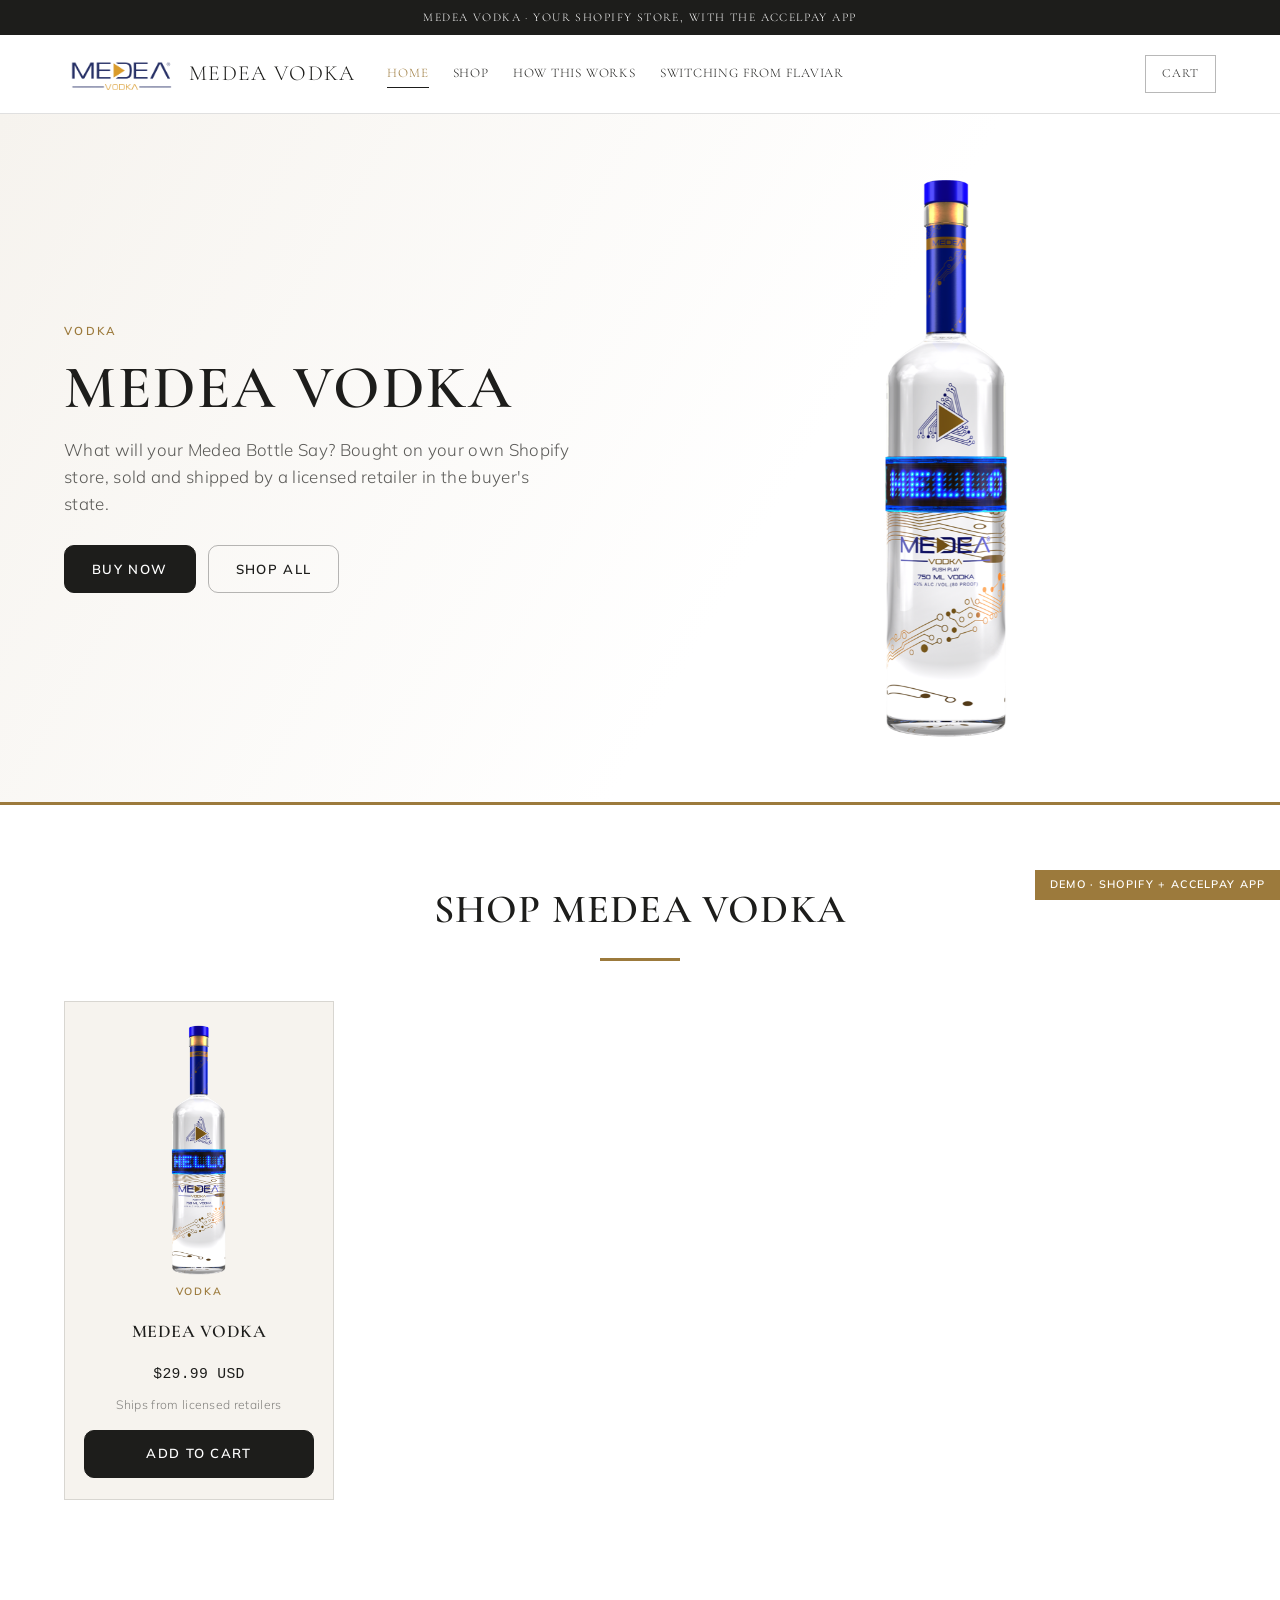
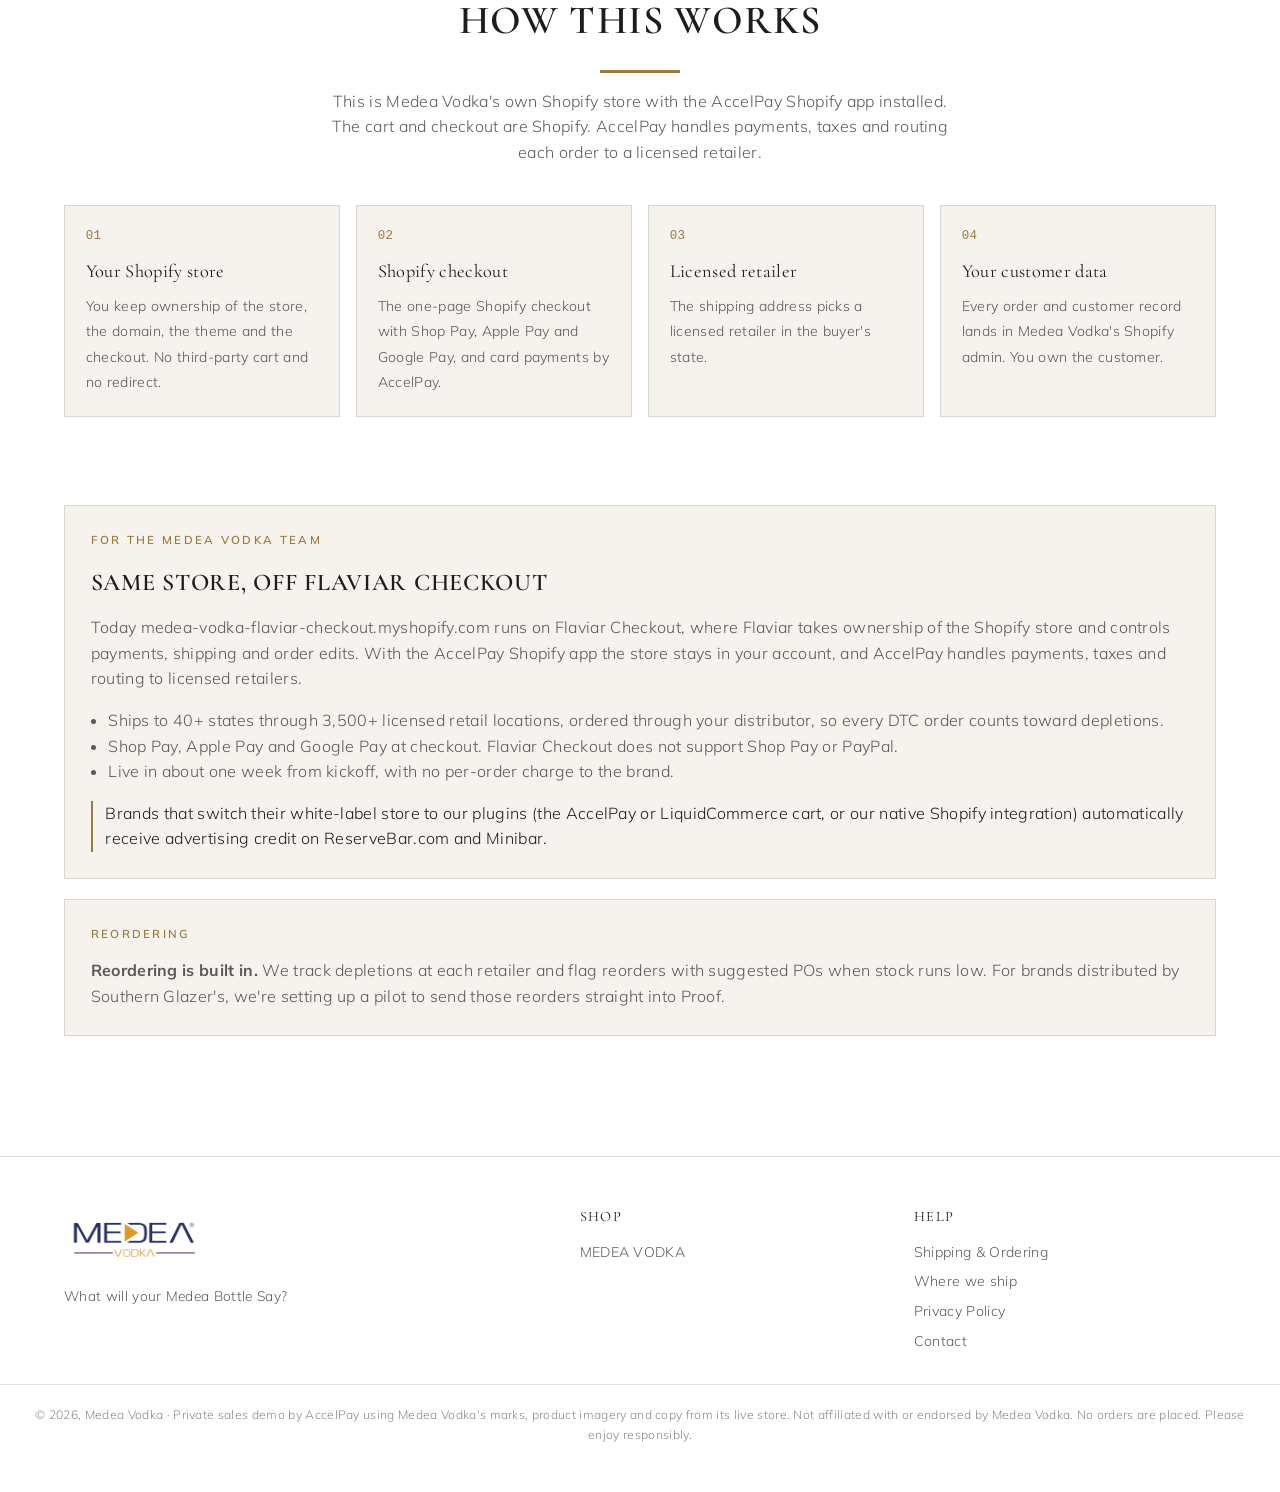
==== index.html @ bdeab394 "Flaviar switch demo, Nov 2026" ====
<!doctype html>
<html lang="en">
<head>
<meta charset="utf-8">
<meta name="viewport" content="width=device-width,initial-scale=1">
<title>Medea Vodka | AccelPay demo</title>
<meta name="robots" content="noindex,nofollow">
<link rel="icon" href="assets/logo.png">
<link rel="preconnect" href="https://fonts.googleapis.com">
<link rel="preconnect" href="https://fonts.gstatic.com" crossorigin>
<link rel="stylesheet" href="https://fonts.googleapis.com/css2?family=Cormorant+Garamond:wght@500;600;700&family=Mulish:wght@300;400;600;700&display=swap">
<link rel="stylesheet" href="styles.css?v=1">
</head>
<body>
<div class="announce">Medea Vodka &middot; your Shopify store, with the AccelPay app</div>
<header class="top">
  <div class="hdr">
    <a href="index.html" class="brand-link"><img class="logo" src="assets/logo.png" alt="Medea Vodka"><span class="wordmark">Medea Vodka</span></a>
    <nav class="main">
      <a href="index.html" aria-current="page">Home</a><a href="index.html#shop">Shop</a><a href="index.html#how">How this works</a><a href="index.html#switch">Switching from Flaviar</a>
    </nav>
    <div class="hdr-actions">
      <button class="burger" id="burger" aria-label="Menu">&#9776;</button>
      <button class="cart-pill" data-cart-toggle aria-label="Open cart">
        <span class="lbl">Cart</span>
        <span class="count" data-cart-count hidden>0</span>
      </button>
    </div>
  </div>
</header>

<section class="hero">
  <div class="hero-inner">
    <div>
      <div class="eyebrow">vodka</div>
      <h1>Medea Vodka</h1>
      <p>What will your Medea Bottle Say? Bought on your own Shopify store, sold and shipped by a licensed retailer in the buyer's state.</p>
      <div style="display:flex;gap:.75rem;flex-wrap:wrap"><a class="btn" href="product.html?p=medea-vodka">Buy now</a><a class="btn ghost" href="#shop">Shop all</a></div>
    </div>
    <div class="shot"><img src="assets/p-medea-vodka.png" alt="MEDEA VODKA"></div>
  </div>
</section>

<section class="band" id="shop">
  <div class="section-head">
    <h2>Shop Medea Vodka</h2>
    <div class="rule"></div>
    <p style="font-size:.9rem;color:var(--muted)"></p>
  </div>
  <div class="grid" id="collection-grid"></div>
</section>

<section class="band" id="how" style="padding-top:1rem">
  <div class="section-head">
    <h2>How this works</h2>
    <div class="rule"></div>
    <p>This is Medea Vodka's own Shopify store with the AccelPay Shopify app installed. The cart and checkout are Shopify. AccelPay handles payments, taxes and routing each order to a licensed retailer.</p>
  </div>
  <div class="how">
    <div class="step"><span class="n">01</span><b>Your Shopify store</b><span>You keep ownership of the store, the domain, the theme and the checkout. No third-party cart and no redirect.</span></div>
    <div class="step"><span class="n">02</span><b>Shopify checkout</b><span>The one-page Shopify checkout with Shop Pay, Apple Pay and Google Pay, and card payments by AccelPay.</span></div>
    <div class="step"><span class="n">03</span><b>Licensed retailer</b><span>The shipping address picks a licensed retailer in the buyer's state.</span></div>
    <div class="step"><span class="n">04</span><b>Your customer data</b><span>Every order and customer record lands in Medea Vodka's Shopify admin. You own the customer.</span></div>
  </div>
</section>

<section class="band" id="switch" style="padding-top:1rem">
  <div class="panel">
    <div class="eyebrow">For the Medea Vodka team</div>
    <h2>Same store, off Flaviar Checkout</h2>
    <p style="margin:0 0 1rem">Today medea-vodka-flaviar-checkout.myshopify.com runs on Flaviar Checkout, where Flaviar takes ownership of the Shopify store and controls payments, shipping and order edits. With the AccelPay Shopify app the store stays in your account, and AccelPay handles payments, taxes and routing to licensed retailers.</p>
    <ul style="margin:0 0 1rem;padding-left:1.1rem"><li>Ships to 40+ states through 3,500+ licensed retail locations, ordered through your distributor, so every DTC order counts toward depletions.</li><li>Shop Pay, Apple Pay and Google Pay at checkout. Flaviar Checkout does not support Shop Pay or PayPal.</li><li>Live in about one week from kickoff, with no per-order charge to the brand.</li></ul>
    <p class="credit">Brands that switch their white-label store to our plugins (the AccelPay or LiquidCommerce cart, or our native Shopify integration) automatically receive advertising credit on ReserveBar.com and Minibar.</p>
  </div>
  <div class="panel">
    <div class="eyebrow">Reordering</div>
    <p style="margin:0" class="reorder"><b>Reordering is built in.</b> We track depletions at each retailer and flag reorders with suggested POs when stock runs low. For brands distributed by Southern Glazer's, we're setting up a pilot to send those reorders straight into Proof.</p>
  </div>
</section>
<footer class="site">
  <div class="ft">
    <div>
      <img src="assets/logo.png" alt="Medea Vodka" style="height:64px;width:auto">
      <p style="font-size:.86rem;margin-top:1rem;max-width:24rem;color:var(--muted)">What will your Medea Bottle Say?</p>
    </div>
    <div><h4>Shop</h4><ul><li><a href="product.html?p=medea-vodka">MEDEA VODKA</a></li></ul></div>
    <div><h4>Help</h4><ul>
      <li><a href="index.html#how">Shipping &amp; Ordering</a></li>
      <li><a href="index.html#how">Where we ship</a></li>
      <li><a href="#">Privacy Policy</a></li>
      <li><a href="#">Contact</a></li></ul></div>
  </div>
  <div class="legal-row">
    &copy; 2026, Medea Vodka &middot; Private sales demo by AccelPay using Medea Vodka's marks, product imagery and copy from its live store. Not affiliated with or endorsed by Medea Vodka.
    No orders are placed. Please enjoy responsibly.
  </div>
</footer>

<div class="scrim" id="scrim"></div>
<aside class="drawer" id="drawer" aria-label="Your cart">
  <div class="dh"><h2>Your cart</h2><button class="x" id="drawer-close" aria-label="Close">&times;</button></div>
  <div class="cols"><span>Product</span><span>Total</span></div>
  <div class="items" id="drawer-items"></div>
  <div class="df" id="drawer-foot"></div>
</aside>
<div class="ribbon">Demo &middot; Shopify + AccelPay app</div>
<script src="data.js?v=1"></script>
<script src="app.js?v=1"></script>
</body>
</html>
---- styles.css ----
/* Medea Vodka x AccelPay demo. Base: woodsonwhiskey-accelpay-demo. */

:root {
  --black: #ffffff; --panel: #f6f3ee; --panel-2: #ece7df; --ink: #1d1d1b;
  --muted: rgba(29,29,27,.72); --muted-2: rgba(29,29,27,.52); --line: rgba(0,0,0,.12); --line-2: rgba(0,0,0,.28);
  --gold: #1d1d1b; --gold-hi: #9c7a3c; --gold-soft: rgba(0,0,0,.05); --green: #2f6b4f; --red: #c00000;
  --head: #1d1d1b; --btn-ink: #ffffff; --img-bg: #f6f3ee; --drawer-bg: #ffffff; --ann-bg: #1d1d1b; --ann-ink: #ffffff; --co-head-bg: #ffffff;
  --serif: "Cormorant Garamond", Georgia, serif; --sans: "Mulish", -apple-system, BlinkMacSystemFont, "Helvetica Neue", Arial, sans-serif;
  --mono: ui-monospace, SFMono-Regular, Menlo, monospace; --maxw: 1200px; --btn-radius: 10px;
  --cart-glyph: url("data:image/svg+xml;utf8,<svg xmlns='http://www.w3.org/2000/svg' viewBox='0 0 24 24' fill='none' stroke='black' stroke-width='2' stroke-linecap='round' stroke-linejoin='round'><path d='M6 2 3 6v14a2 2 0 0 0 2 2h14a2 2 0 0 0 2-2V6l-3-4z'/><path d='M3 6h18'/><path d='M16 10a4 4 0 0 1-8 0'/></svg>");
}

* { box-sizing: border-box; }
html { scroll-behavior: smooth; }
body {
  margin: 0; background: var(--black); color: var(--ink);
  font-family: var(--sans); font-weight: 300; font-size: 16px; line-height: 1.6;
  letter-spacing: .02em; -webkit-font-smoothing: antialiased;
}
img { max-width: 100%; display: block; }
a { color: inherit; }
button { font: inherit; cursor: pointer; color: inherit; }
:focus-visible { outline: 2px solid var(--gold); outline-offset: 2px; }

/* ---------------------------------------------------------------- header */
.announce {
  background: var(--ann-bg); color: var(--ann-ink); text-align: center;
  font-family: var(--serif); font-size: .74rem; letter-spacing: .12em;
  text-transform: uppercase; padding: .5rem 1rem;
}
header.top { position: sticky; top: 0; z-index: 60; background: var(--black); border-bottom: 1px solid var(--line); }
.hdr { max-width: var(--maxw); margin: 0 auto; padding: .8rem 1.5rem; display: flex; align-items: center; gap: 2rem; }
.hdr img.logo { height: 62px; width: auto; }
nav.main { display: flex; gap: 1.5rem; flex-wrap: wrap; }
nav.main a {
  font-family: var(--serif); font-size: .82rem; letter-spacing: .06em; text-transform: uppercase;
  text-decoration: none; color: var(--head); padding: .2rem 0; border-bottom: 1px solid transparent;
}
nav.main a:hover, nav.main a[aria-current] { color: var(--gold-hi); border-bottom-color: var(--gold); }
.hdr-actions { margin-left: auto; display: flex; align-items: center; gap: .75rem; }
.cart-pill {
  display: inline-flex; align-items: center; gap: .5rem; background: transparent;
  border: 1px solid var(--line-2); color: var(--head); padding: .5rem 1rem;
  font-family: var(--serif); font-size: .78rem; letter-spacing: .08em; text-transform: uppercase;
}
.cart-pill:hover { border-color: var(--gold); color: var(--gold-hi); }
.cart-pill .count {
  background: var(--gold); color: var(--btn-ink); min-width: 1.35rem; height: 1.35rem; border-radius: 999px;
  display: inline-grid; place-items: center; font-family: var(--mono); font-size: .7rem; padding: 0 .3rem;
}
.cart-pill .count[hidden] { display: none; }
.burger { display: none; background: none; border: none; font-size: 1.5rem; line-height: 1; color: var(--head); }

/* ---------------------------------------------------------------- type + buttons */
.eyebrow { font-family: var(--sans); font-size: .72rem; font-weight: 600; letter-spacing: .2em; text-transform: uppercase; color: var(--gold-hi); margin-bottom: .9rem; }
h1, h2, h3 { font-family: var(--serif); font-weight: 400; letter-spacing: .03em; }
.rule { width: 190px; height: 2px; margin: 1.1rem auto 0; background: linear-gradient(90deg, transparent, var(--gold), transparent); }

.btn {
  display: inline-flex; align-items: center; justify-content: center; gap: .5rem;
  background: var(--gold); color: var(--btn-ink); border: 1px solid var(--gold); border-radius: var(--btn-radius, 0);
  padding: .8rem 1.7rem; font-family: var(--sans); font-weight: 600; font-size: .82rem;
  letter-spacing: .1em; text-transform: uppercase; text-decoration: none;
}
.btn:hover { background: var(--gold-hi); border-color: var(--gold-hi); }
.btn.ghost { background: transparent; color: var(--head); border-color: var(--line-2); }
.btn.ghost:hover { border-color: var(--gold); color: var(--gold-hi); }
.btn:disabled { opacity: .4; cursor: not-allowed; }
.btn.block { width: 100%; }

/* ---------------------------------------------------------------- hero */
.hero { position: relative; overflow: hidden; border-bottom: 1px solid var(--line); }
.hero-inner { max-width: var(--maxw); margin: 0 auto; padding: 4rem 1.5rem; display: grid; grid-template-columns: 1.05fr 1fr; gap: 3rem; align-items: center; }
.hero h1 { font-size: clamp(2.3rem, 5.4vw, 3.8rem); line-height: 1.08; margin: 0 0 1rem; text-transform: uppercase; }
.hero p { color: var(--muted); font-size: 1.06rem; margin: 0 0 1.7rem; max-width: 32rem; }
.hero .shot img { width: 100%; max-height: 560px; object-fit: contain; }

/* ---------------------------------------------------------------- sections */
.band { max-width: var(--maxw); margin: 0 auto; padding: 4.5rem 1.5rem; }
.section-head { text-align: center; margin-bottom: 2.5rem; }
.section-head h2 { font-size: clamp(1.8rem, 4vw, 2.5rem); margin: 0; text-transform: uppercase; }
.section-head p { color: var(--muted); margin: 1rem auto 0; max-width: 40rem; }

.grid { display: grid; grid-template-columns: repeat(auto-fill, minmax(240px, 1fr)); gap: 1.5rem; }
.card {
  background: var(--panel); border: 1px solid var(--line); padding: 1.4rem 1.2rem 1.3rem;
  display: flex; flex-direction: column; gap: .55rem; text-align: center; text-decoration: none; color: inherit;
}
.card:hover { border-color: var(--gold); }
.card .shot { height: 250px; display: grid; place-items: center; overflow: hidden; }
.card .shot img { max-height: 250px; width: auto; object-fit: contain; }
.card h3 { font-size: 1.12rem; margin: 0; line-height: 1.25; text-transform: uppercase; min-height: 2.8rem; display: grid; place-items: center; }
.card .tag { font-size: .66rem; font-weight: 600; letter-spacing: .16em; text-transform: uppercase; color: var(--gold-hi); }
.card .price { font-family: var(--mono); font-size: .92rem; margin-top: auto; }
.card .avail { font-size: .76rem; color: var(--muted-2); }

.split { display: grid; grid-template-columns: 1fr 1fr; gap: 3rem; align-items: center; }
.split img { width: 100%; }
.split p { color: var(--muted); }

/* how it works */
.how { display: grid; grid-template-columns: repeat(4, 1fr); gap: 1rem; }
.how .step { border: 1px solid var(--line); padding: 1.3rem; background: var(--panel); }
.how .step b { display: block; font-family: var(--serif); font-weight: 400; font-size: 1.15rem; margin-bottom: .4rem; color: var(--head); }
.how .step span { font-size: .88rem; color: var(--muted); }
.how .step .n { font-family: var(--mono); color: var(--gold-hi); font-size: .78rem; display: block; margin-bottom: .6rem; }

.rb-note {
  display: flex; align-items: center; gap: .75rem; border: 1px solid var(--line); background: var(--panel);
  padding: .7rem .9rem; font-size: .84rem; color: var(--muted);
}
.rb-note b { color: var(--head); font-weight: 600; }
.rb-note a { color: var(--gold-hi); }
.rb-mark { font-family: var(--serif); font-size: .72rem; letter-spacing: .14em; text-transform: uppercase; border: 1px solid var(--gold); color: var(--gold-hi); padding: .2rem .45rem; white-space: nowrap; }

/* ---------------------------------------------------------------- product page (Shopify theme) */
.pdp { display: grid; grid-template-columns: minmax(0,1fr) minmax(0,1fr); gap: 3rem; align-items: start; }
.pdp .gallery { display: flex; flex-direction: column; gap: .8rem; min-width: 0; }
.pdp .gallery .main { background: var(--img-bg); display: grid; place-items: center; min-height: 420px; }
.pdp .gallery .main img { max-height: 560px; width: auto; object-fit: contain; }
.pdp .thumbs { display: flex; gap: .5rem; }
.pdp .thumbs button { width: 64px; height: 64px; border: 1px solid var(--line); background: var(--img-bg); padding: 3px; display: grid; place-items: center; }
.pdp .thumbs button[aria-selected="true"] { border-color: var(--gold); }
.pdp .thumbs img { max-height: 100%; width: auto; }
.pdp .info { display: flex; flex-direction: column; gap: 1rem; min-width: 0; padding-left: 1.5rem; border-left: 1px solid var(--line); }
.pdp h1 { font-size: 2rem; margin: 0; text-transform: uppercase; line-height: 1.15; }
.pdp .price { font-size: 1.05rem; }
.pdp .small { font-size: .8rem; color: var(--muted); }
.pdp .small a { color: var(--gold-hi); }
.pdp .qty-wrap { display: flex; flex-direction: column; gap: .35rem; font-size: .8rem; color: var(--muted); }
.pdp .desc p { color: var(--muted); margin: 0 0 .9rem; font-size: .95rem; }
.pdp .desc b { color: var(--head); font-weight: 600; }
.qty { display: inline-flex; align-items: center; border: 1px solid var(--line-2); width: max-content; }
.qty button { background: none; border: none; width: 2.6rem; min-height: 2.8rem; font-size: 1.1rem; }
.qty span, .qty input { font-family: var(--sans); min-width: 2.2rem; text-align: center; font-size: .95rem; }
.atc { max-width: 380px; }
.fulfil-line { display: flex; gap: .6rem; align-items: flex-start; font-size: .82rem; color: var(--muted); border: 1px solid var(--line); padding: .7rem .8rem; max-width: 460px; }
.fulfil-line img { width: 22px; height: 22px; border-radius: 5px; flex: none; }
.notice { font-size: .85rem; color: var(--muted); border-left: 2px solid var(--gold); padding: .2rem 0 .2rem .75rem; }

/* ---------------------------------------------------------------- Shopify cart drawer (Dawn-style) */
.scrim { position: fixed; inset: 0; background: rgba(0,0,0,.6); opacity: 0; pointer-events: none; transition: opacity .25s; z-index: 90; }
.scrim.on { opacity: 1; pointer-events: auto; }
.drawer { position: fixed; top: 0; right: 0; height: 100%; width: min(420px, 100%); background: var(--drawer-bg); border-left: 1px solid var(--line); z-index: 100; display: flex; flex-direction: column; transform: translateX(100%); transition: transform .28s ease; }
.drawer.on { transform: none; }
.drawer .dh { display: flex; align-items: center; justify-content: space-between; padding: 1.4rem 1.5rem 1rem; }
.drawer .dh h2 { font-size: 1.5rem; margin: 0; }
.drawer .x { background: none; border: none; font-size: 1.7rem; line-height: 1; color: var(--muted); }
.drawer .cols { display: flex; justify-content: space-between; font-size: .66rem; letter-spacing: .12em; text-transform: uppercase; color: var(--muted-2); padding: 0 1.5rem .6rem; border-bottom: 1px solid var(--line); }
.drawer .items { flex: 1; overflow-y: auto; padding: 0 1.5rem; }
.cline { display: grid; grid-template-columns: 76px minmax(0,1fr) auto; gap: 1rem; padding: 1.2rem 0; border-bottom: 1px solid var(--line); }
.cline .im { background: var(--img-bg); display: grid; place-items: center; height: 92px; }
.cline .im img { max-height: 88px; width: auto; }
.cline .nm { font-size: .92rem; line-height: 1.3; }
.cline .pr { font-size: .84rem; color: var(--muted); margin: .2rem 0 .6rem; }
.cline .qrow { display: flex; align-items: center; gap: .6rem; }
.cline .qty button { min-height: 2.2rem; width: 2.2rem; }
.cline .rm { background: none; border: none; color: var(--muted); font-size: 1rem; padding: 0; }
.cline .tot { font-size: .9rem; }
.empty { text-align: center; color: var(--muted); padding: 3rem 1rem; }
.drawer .df { border-top: 1px solid var(--line); padding: 1.2rem 1.5rem 1.5rem; display: flex; flex-direction: column; gap: .7rem; }
.drawer .df .est { display: flex; justify-content: space-between; font-size: 1rem; }
.drawer .df .small { font-size: .78rem; color: var(--muted); }

/* ---------------------------------------------------------------- Shopify one-page checkout */
body.co { background: #fff; color: #141414; font-family: -apple-system, BlinkMacSystemFont, "Segoe UI", Roboto, "Helvetica Neue", Arial, sans-serif; font-weight: 400; letter-spacing: 0; }
.co-head { border-bottom: 1px solid #dedede; background: var(--co-head-bg); }
.co-head .in { max-width: 1100px; margin: 0 auto; padding: .9rem 1.5rem; display: flex; align-items: center; justify-content: space-between; }
.co-head img { height: 54px; width: auto; }
.co-head a.bag { color: var(--gold-hi); font-size: .85rem; text-decoration: none; }
.checkout { display: grid; grid-template-columns: minmax(0,1.15fr) minmax(0,1fr); min-height: calc(100vh - 80px); }
.co-left { padding: 2.2rem clamp(1rem, 4vw, 3.5rem); min-width: 0; }
.co-left .inner { max-width: 560px; margin-left: auto; }
.co-right { background: #f5f5f5; border-left: 1px solid #dedede; padding: 2.2rem clamp(1rem, 3vw, 3rem); min-width: 0; }
.co-right .inner { max-width: 440px; position: sticky; top: 1.5rem; }
.co-h { font-size: 1.3rem; font-weight: 600; margin: 1.8rem 0 .8rem; display: flex; align-items: baseline; justify-content: space-between; gap: 1rem; }
.co-h:first-child { margin-top: 0; }
.co-h small { font-size: .82rem; font-weight: 400; color: #707070; }
.co-field { width: 100%; border: 1px solid #d9d9d9; border-radius: 5px; padding: .85rem .8rem; font: inherit; font-size: .92rem; margin-bottom: .7rem; background: #fff; color: #141414; min-width: 0; }
.co-field:focus { outline: none; border-color: #000; box-shadow: 0 0 0 1px #000; }
.co-row { display: grid; grid-template-columns: 1fr 1fr; gap: .7rem; }
.co-row3 { display: grid; grid-template-columns: 1.3fr 1fr 1fr; gap: .7rem; }
.co-chk { display: flex; gap: .55rem; align-items: center; font-size: .86rem; margin: .1rem 0 .4rem; }
.co-chk input { accent-color: #000; width: 16px; height: 16px; }
.co-empty { background: #f5f5f5; border-radius: 5px; padding: 1rem; font-size: .88rem; color: #707070; }
.rates { border: 1px solid #d9d9d9; border-radius: 5px; overflow: hidden; }
.rate { display: flex; align-items: center; gap: .8rem; padding: .95rem .9rem; border-bottom: 1px solid #d9d9d9; cursor: pointer; }
.rate:last-child { border-bottom: none; }
.rate.on { background: #f6f3ec; box-shadow: inset 0 0 0 1px #000; }
.rate input { accent-color: #000; width: 17px; height: 17px; flex: none; }
.rate .ic { width: 30px; height: 30px; border-radius: 7px; flex: none; }
.rate .t { flex: 1; min-width: 0; font-size: .9rem; }
.rate .t span { display: block; color: #707070; font-size: .8rem; margin-top: .1rem; }
.rate .p { font-size: .9rem; font-weight: 600; white-space: nowrap; }
.callout { display: flex; gap: .55rem; align-items: flex-start; font-size: .78rem; color: #5b4a26; background: #f6f1e6; border: 1px solid #e6dcc6; border-radius: 5px; padding: .6rem .75rem; margin-top: .7rem; }
.callout b { font-weight: 600; }
.callout .dot { width: 8px; height: 8px; border-radius: 50%; background: var(--gold); flex: none; margin-top: .35rem; }
.pay-box { border: 1px solid #d9d9d9; border-radius: 5px; overflow: hidden; }
.pay-box .ph { display: flex; justify-content: space-between; align-items: center; background: #f6f3ec; padding: .85rem .9rem; border-bottom: 1px solid #d9d9d9; font-size: .9rem; box-shadow: inset 0 0 0 1px #000; }
.pay-box .ph .cards { display: flex; gap: .3rem; }
.pay-box .ph .cards span { font-size: .62rem; font-weight: 700; border: 1px solid #cfcfcf; border-radius: 3px; padding: .1rem .3rem; background: #fff; color: #333; }
.pay-box .pb { padding: .9rem; background: #fafafa; }
.pay-btn { width: 100%; background: #000; color: #fff; border: none; border-radius: 5px; padding: 1.1rem; font-size: 1.05rem; font-weight: 600; margin-top: 1.2rem; }
.pay-btn:disabled { opacity: .4; cursor: not-allowed; }
.co-legal { font-size: .76rem; color: #707070; margin-top: .9rem; }
.co-links { display: flex; gap: 1rem; flex-wrap: wrap; font-size: .76rem; color: #707070; border-top: 1px solid #e3e3e3; margin-top: 2rem; padding-top: 1rem; }
.os-item { display: flex; gap: .9rem; align-items: center; padding: .4rem 0 1rem; }
.os-item .im { width: 64px; height: 64px; border: 1px solid #dedede; border-radius: 8px; background: var(--img-bg); position: relative; display: grid; place-items: center; padding: 4px; flex: none; }
.os-item .im img { max-height: 100%; width: auto; }
.os-item .im .q { position: absolute; top: -9px; right: -9px; background: #666; color: #fff; min-width: 21px; height: 21px; border-radius: 11px; font-size: .74rem; display: grid; place-items: center; padding: 0 5px; }
.os-item .nm { flex: 1; min-width: 0; font-size: .88rem; }
.os-item .nm span { display: block; color: #707070; font-size: .78rem; }
.os-item .pr { font-size: .88rem; }
.os-disc { display: flex; gap: .6rem; margin: .6rem 0 1.2rem; }
.os-disc input { flex: 1; min-width: 0; border: 1px solid #d9d9d9; border-radius: 5px; padding: .8rem; font: inherit; font-size: .9rem; }
.os-disc button { border: 1px solid #d9d9d9; background: #ececec; color: #777; border-radius: 5px; padding: 0 1.1rem; font-weight: 600; }
.os-line { display: flex; justify-content: space-between; font-size: .88rem; padding: .3rem 0; gap: 1rem; }
.os-line .m { color: #555; }
.os-line.total { font-size: 1.2rem; font-weight: 600; padding-top: .8rem; }
.os-line.total small { font-size: .74rem; color: #707070; font-weight: 400; margin-right: .4rem; }
.thanks { max-width: 600px; margin: 0 auto; padding: 4rem 1.5rem; text-align: center; }
.thanks h1 { font-size: 2rem; margin: 0 0 .5rem; font-weight: 600; font-family: inherit; letter-spacing: 0; }
.thanks p { color: #555; }
.thanks .num { font-family: var(--mono); color: #000; }

/* express checkout buttons (Shopify accelerated checkout) */
.xpay { display: grid; grid-template-columns: repeat(3, minmax(0,1fr)); gap: .5rem; }
.xpay .xb { height: 42px; border: none; border-radius: 5px; display: flex; align-items: center; justify-content: center; gap: .15rem; font-family: -apple-system, BlinkMacSystemFont, "Segoe UI", Roboto, Arial, sans-serif; font-size: 1.05rem; color: #fff; letter-spacing: 0; text-transform: none; }
.xpay.big .xb { height: 48px; }
.xpay .xb span { font-weight: 500; }
.xpay .shop { background: #5a31f4; }
.xpay .shop b { font-weight: 800; font-style: italic; letter-spacing: -.02em; margin-right: .1rem; }
.xpay .apple { background: #000; border: 1px solid #333; }
.xpay .google { background: #000; border: 1px solid #333; }
.xpay .google .g { font-weight: 700; background: linear-gradient(90deg,#4285f4,#ea4335,#fbbc05,#34a853); -webkit-background-clip: text; background-clip: text; color: transparent; margin-right: .15rem; }
.xp-title { text-align: center; font-size: .85rem; color: #707070; margin-bottom: .6rem; }
.or { display: flex; align-items: center; gap: .8rem; color: #707070; font-size: .78rem; margin: 1.4rem 0 .6rem; }
.or::before, .or::after { content: ""; flex: 1; height: 1px; background: #dedede; }

/* panel on the home page */
.panel { background: var(--panel); border: 1px solid var(--line); padding: 1.6rem; }
.panel + .panel { margin-top: 1.25rem; }
.panel h2 { margin: 0 0 .8rem; font-size: 1.5rem; text-transform: uppercase; }
.panel p, .panel li { color: var(--muted); }
.panel .credit { border-left: 2px solid var(--gold); padding-left: .8rem; margin: 0; color: var(--ink); }

/* ---------------------------------------------------------------- footer */
footer.site { border-top: 1px solid var(--line); margin-top: 3rem; }
.ft { max-width: var(--maxw); margin: 0 auto; padding: 3rem 1.5rem 2rem; display: grid; grid-template-columns: 1.6fr 1fr 1fr; gap: 2rem; }
.ft h4 { font-family: var(--serif); font-weight: 400; font-size: .9rem; letter-spacing: .1em; text-transform: uppercase; color: var(--head); margin: 0 0 .8rem; }
.ft ul { list-style: none; margin: 0; padding: 0; display: flex; flex-direction: column; gap: .45rem; font-size: .88rem; color: var(--muted); }
.ft a { text-decoration: none; }
.ft a:hover { color: var(--gold-hi); }
.legal-row { border-top: 1px solid var(--line); padding: 1.25rem 1.5rem 3rem; text-align: center; font-size: .76rem; color: var(--muted-2); }

.ribbon { position: fixed; right: 0; bottom: 0; z-index: 120; background: var(--gold); color: var(--btn-ink); font-size: .68rem; font-weight: 600; letter-spacing: .12em; text-transform: uppercase; padding: .4rem .9rem; }

/* ---------------------------------------------------------------- responsive */
@media (max-width: 960px) {
  .pdp { grid-template-columns: 1fr; gap: 1.5rem; }
  .pdp .info { padding-left: 0; border-left: 0; }
  .checkout { grid-template-columns: 1fr; }
  .co-right { border-left: 0; border-top: 1px solid #dedede; order: -1; }
  .co-left .inner, .co-right .inner { margin: 0 auto; position: static; }
  .hero-inner, .split { grid-template-columns: 1fr; gap: 2rem; }
  .how { grid-template-columns: 1fr 1fr; }
  .ft { grid-template-columns: 1fr 1fr; }
}
@media (max-width: 720px) {
  .co-row, .co-row3 { grid-template-columns: 1fr; gap: 0; }
  .pdp .gallery .main { min-height: 300px; }
  .pdp .gallery .main img { max-height: 340px; }
  .hdr { padding: .6rem 1rem; gap: .75rem; position: relative; }
  .hdr img.logo { height: 46px; }
  nav.main { display: none; }
  nav.main.open { display: flex; flex-direction: column; position: absolute; top: 100%; left: 0; right: 0; background: var(--black); border-bottom: 1px solid var(--line); padding: 1rem 1.5rem; gap: .9rem; }
  .burger { display: block; }
  .hdr-actions { margin-left: auto; }
  .cart-pill { padding: .5rem .8rem; }
  .cart-pill .lbl { display: none; }
  .cart-pill::before { content: ""; width: 1rem; height: 1rem; flex: none; background: currentColor; -webkit-mask: var(--cart-glyph) center/contain no-repeat; mask: var(--cart-glyph) center/contain no-repeat; }
  .band { padding: 3rem 1rem; }
  .hero-inner { padding: 2.5rem 1rem; }
  .how { grid-template-columns: 1fr; }
  .ft { grid-template-columns: 1fr; padding: 2.5rem 1rem 1.5rem; }
  .rb-note { flex-wrap: wrap; }
}


.brand-link { display: flex; align-items: center; gap: .6rem; text-decoration: none; }
.hdr img.logo { height: 52px; max-width: 200px; object-fit: contain; }
.wordmark { font-family: var(--serif); font-size: 1.35rem; letter-spacing: .06em; text-transform: uppercase; color: var(--head); white-space: nowrap; }
.co-head img { height: 44px; max-width: 200px; object-fit: contain; }
h1, h2, h3 { font-weight: 600; }
.hero { background: linear-gradient(120deg, var(--panel) 0%, var(--black) 60%); border-bottom: 3px solid var(--gold-hi); }
.rule { background: var(--gold-hi); height: 3px; width: 80px; }
.card .shot { background: var(--img-bg); }
.card:hover { border-color: var(--gold-hi); }
.btn:hover, .btn.ghost:hover { filter: brightness(1.15); }
.panel .credit { border-left-color: var(--gold-hi); }
.ribbon { background: var(--gold-hi); color: #fff; }
.cart-pill .count { background: var(--gold-hi); color: #fff; }
.callout .dot { background: var(--gold-hi); }
@media (max-width: 720px) { .wordmark { display: none; } }
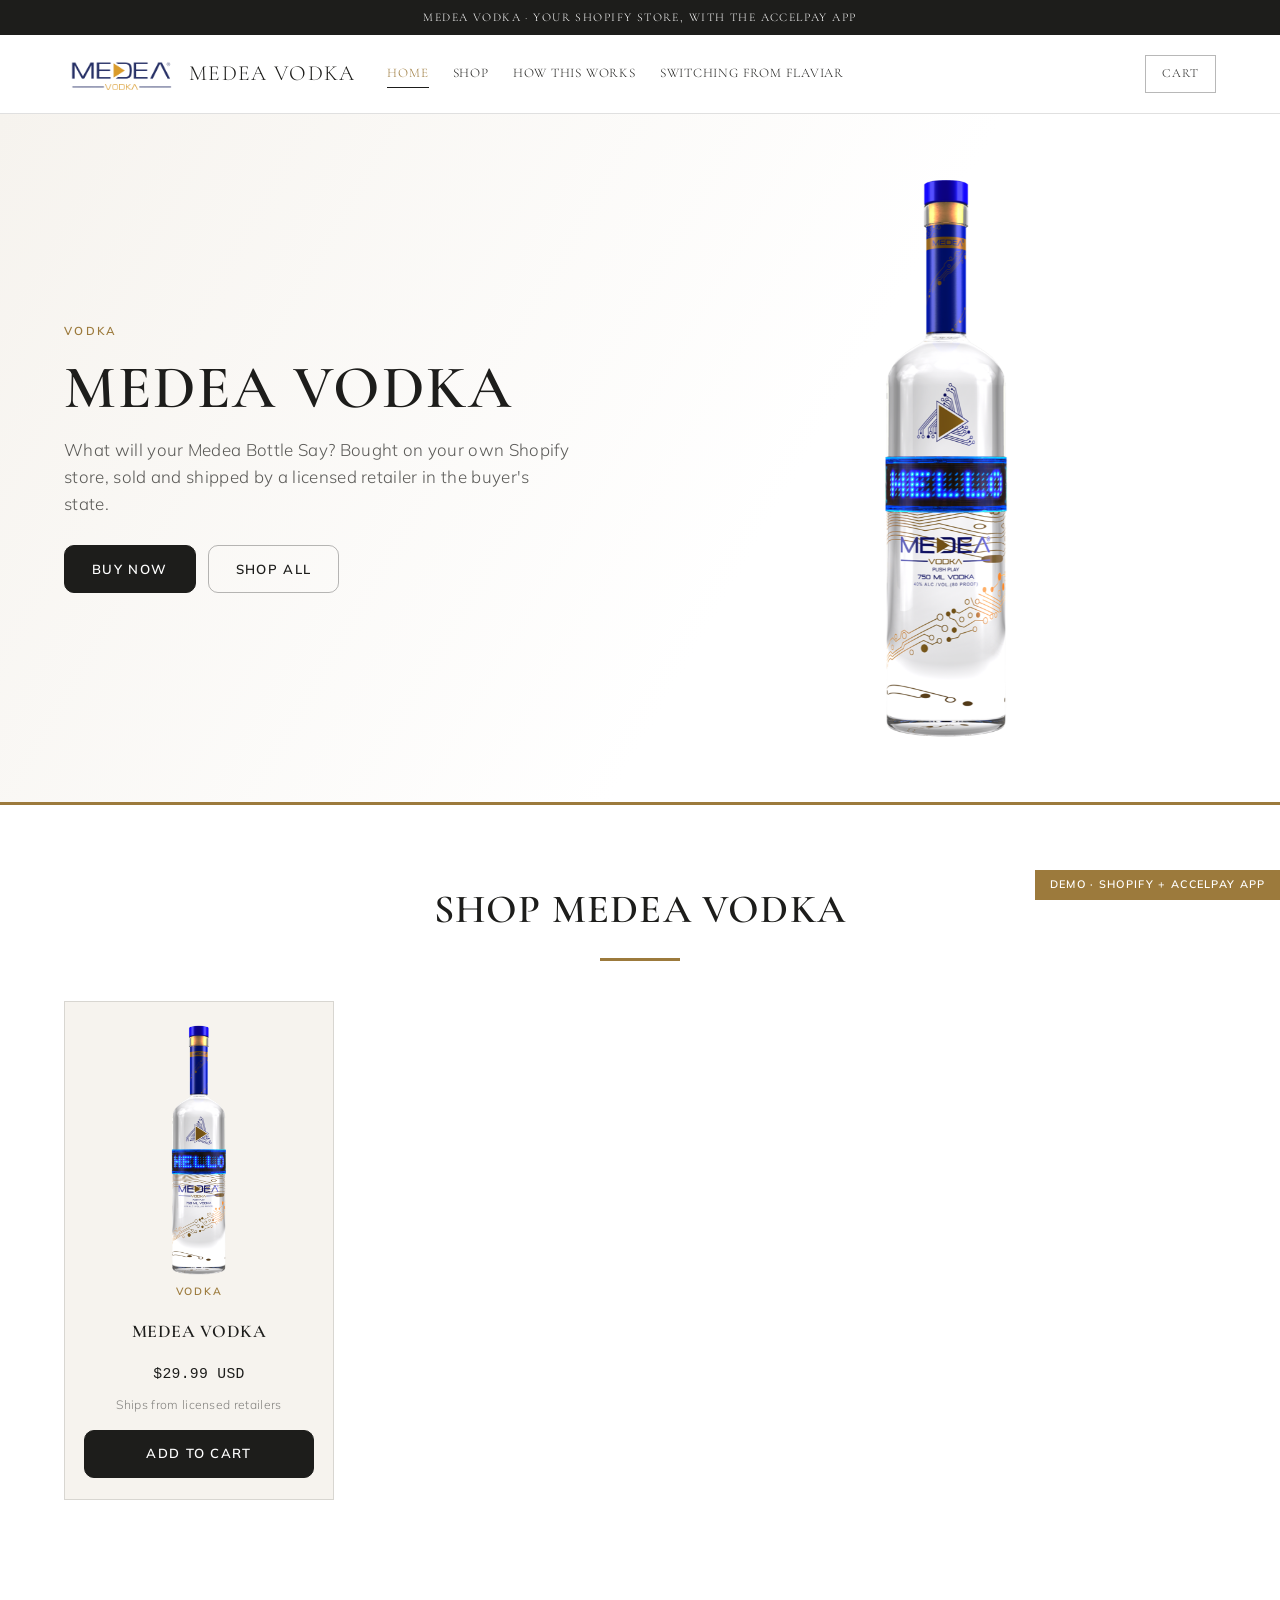
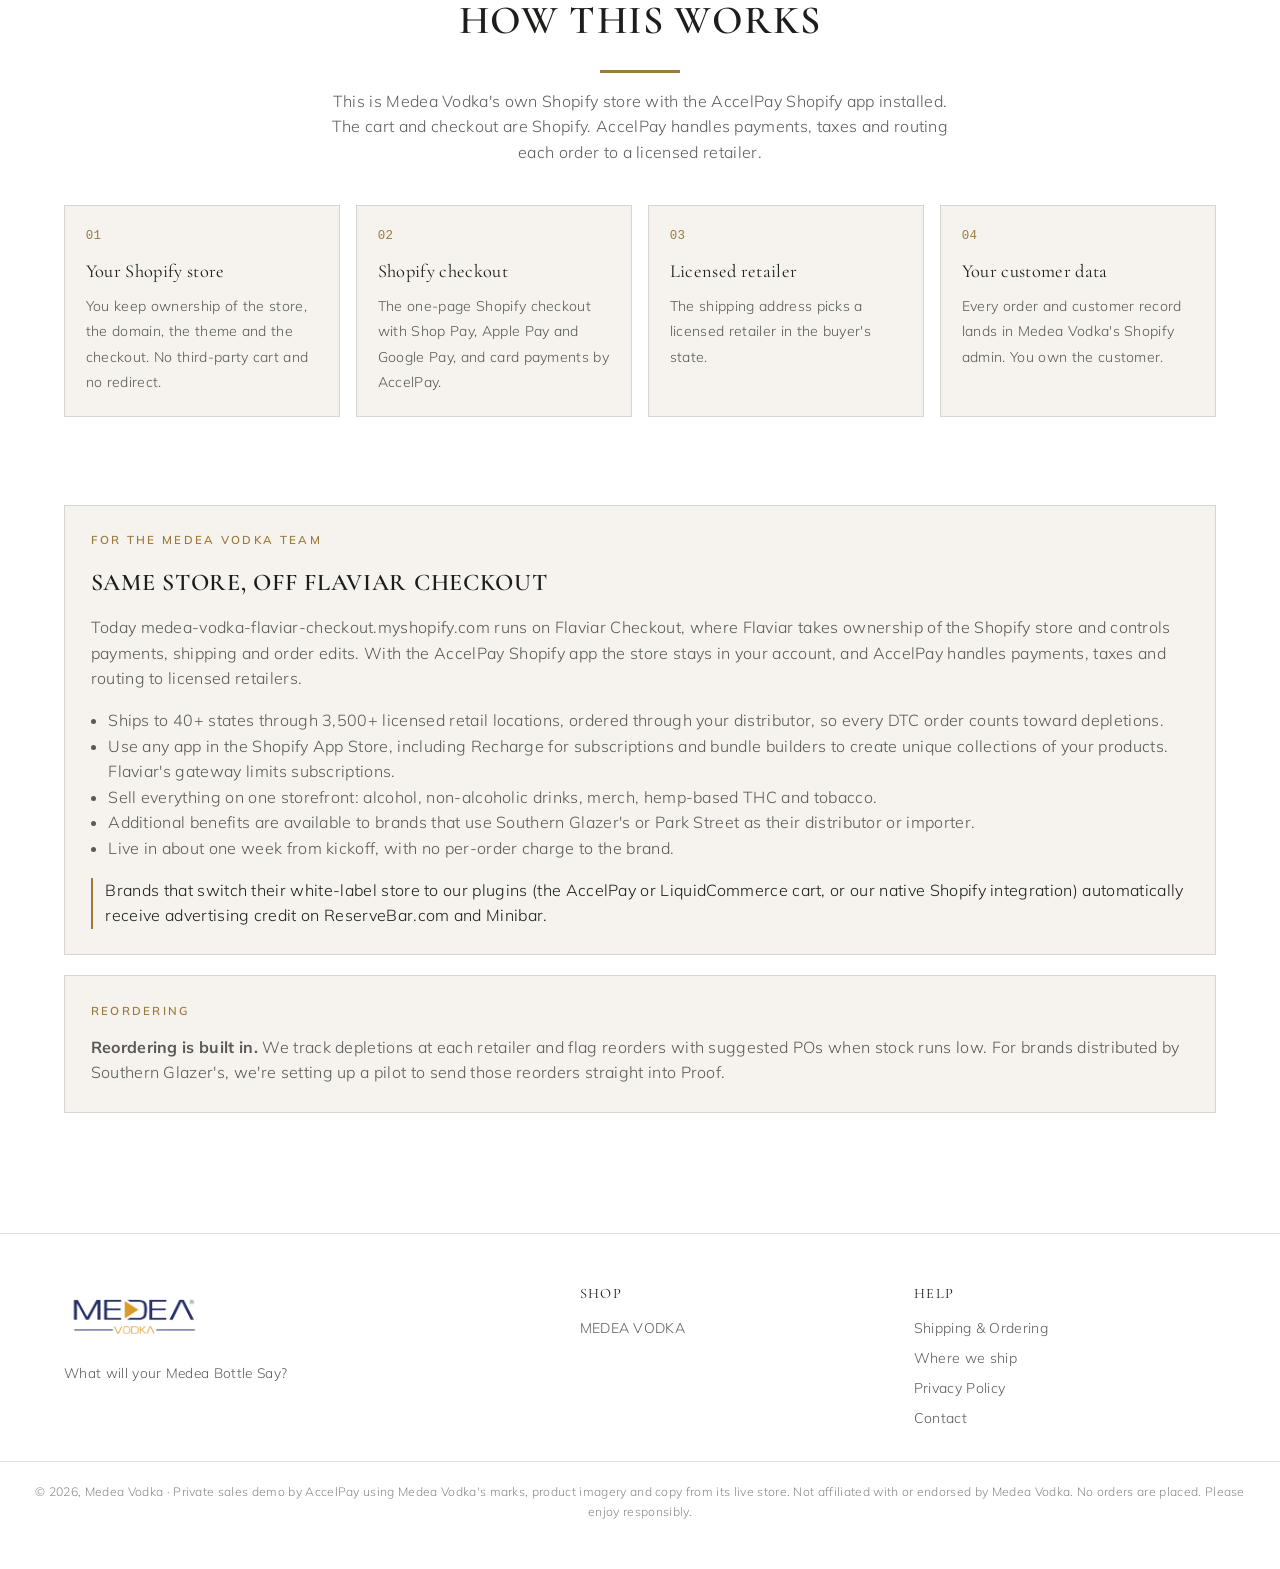
==== commit f4824965: "Update value props: Shopify apps, multi-category, distributor benefits" ====
--- a/index.html
+++ b/index.html
@@ -69,7 +69,7 @@
     <div class="eyebrow">For the Medea Vodka team</div>
     <h2>Same store, off Flaviar Checkout</h2>
     <p style="margin:0 0 1rem">Today medea-vodka-flaviar-checkout.myshopify.com runs on Flaviar Checkout, where Flaviar takes ownership of the Shopify store and controls payments, shipping and order edits. With the AccelPay Shopify app the store stays in your account, and AccelPay handles payments, taxes and routing to licensed retailers.</p>
-    <ul style="margin:0 0 1rem;padding-left:1.1rem"><li>Ships to 40+ states through 3,500+ licensed retail locations, ordered through your distributor, so every DTC order counts toward depletions.</li><li>Shop Pay, Apple Pay and Google Pay at checkout. Flaviar Checkout does not support Shop Pay or PayPal.</li><li>Live in about one week from kickoff, with no per-order charge to the brand.</li></ul>
+    <ul style="margin:0 0 1rem;padding-left:1.1rem"><li>Ships to 40+ states through 3,500+ licensed retail locations, ordered through your distributor, so every DTC order counts toward depletions.</li><li>Use any app in the Shopify App Store, including Recharge for subscriptions and bundle builders to create unique collections of your products. Flaviar's gateway limits subscriptions.</li><li>Sell everything on one storefront: alcohol, non-alcoholic drinks, merch, hemp-based THC and tobacco.</li><li>Additional benefits are available to brands that use Southern Glazer's or Park Street as their distributor or importer.</li><li>Live in about one week from kickoff, with no per-order charge to the brand.</li></ul>
     <p class="credit">Brands that switch their white-label store to our plugins (the AccelPay or LiquidCommerce cart, or our native Shopify integration) automatically receive advertising credit on ReserveBar.com and Minibar.</p>
   </div>
   <div class="panel">
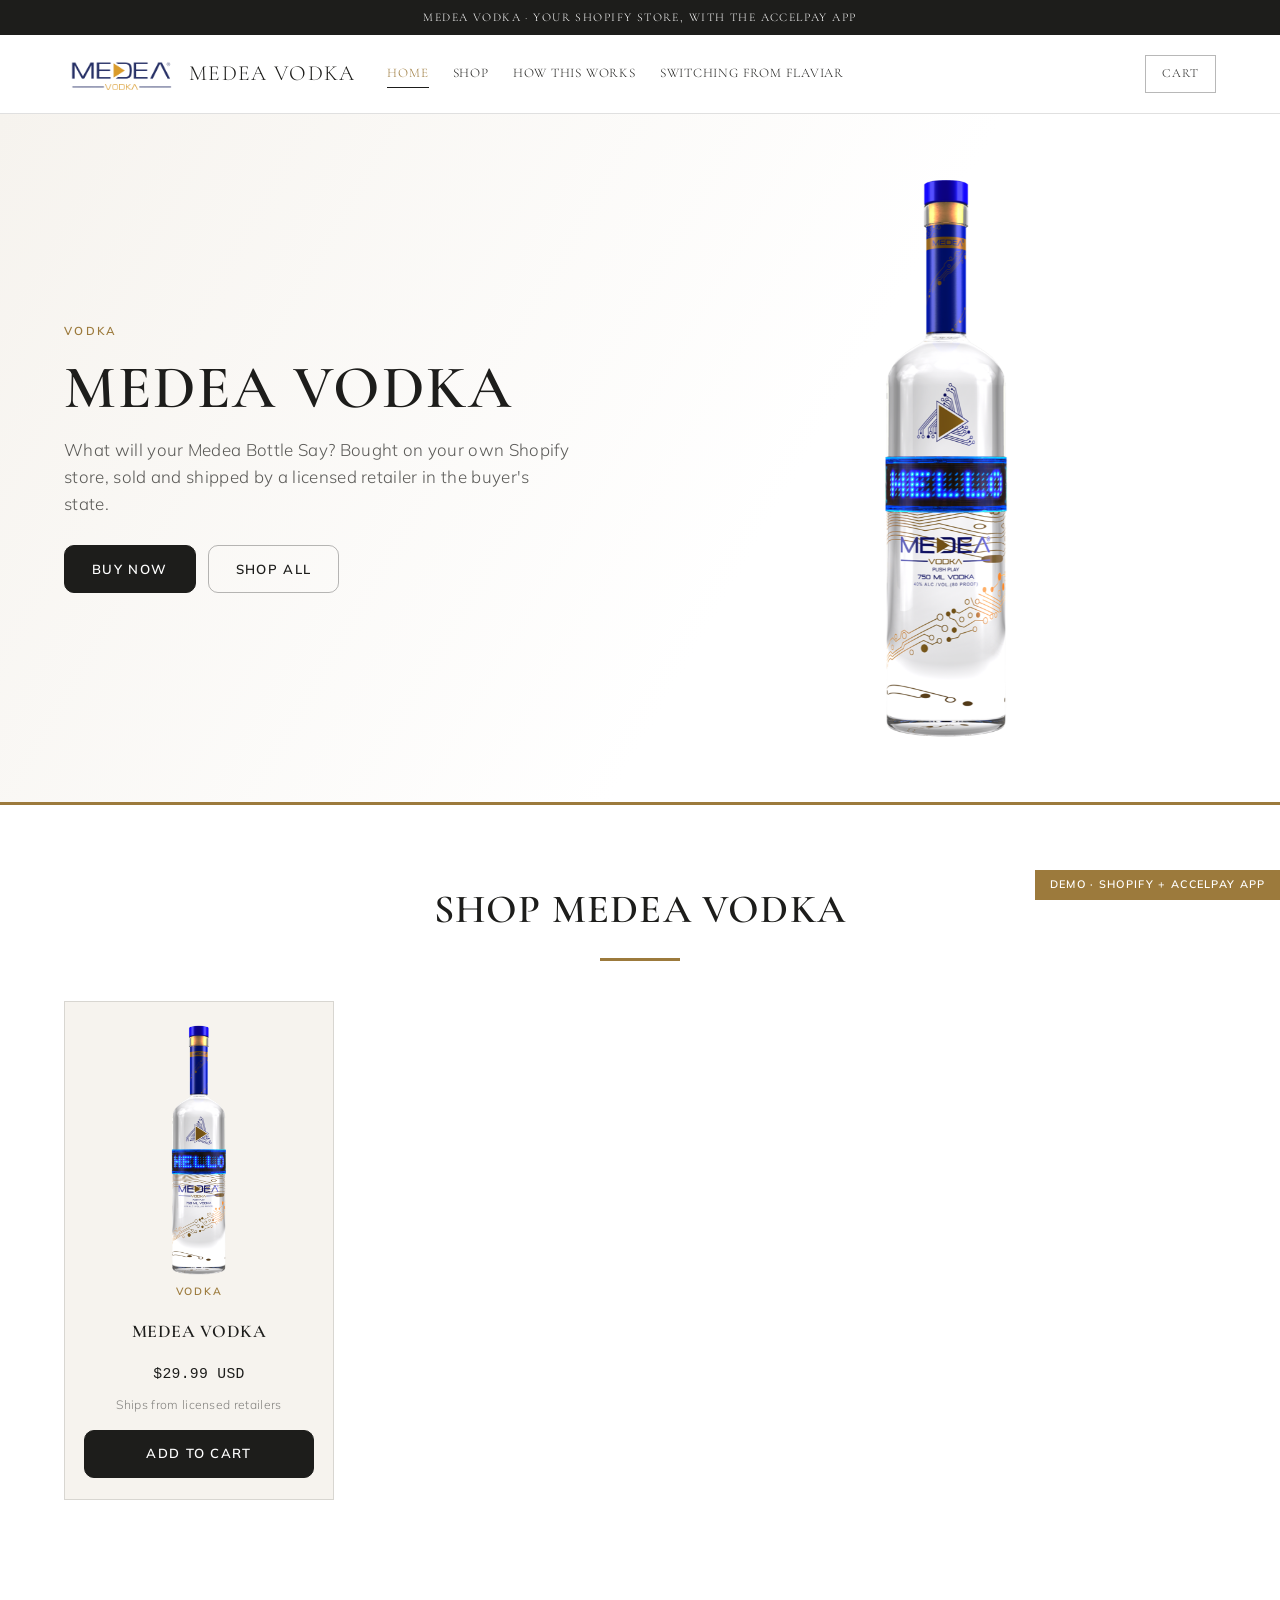
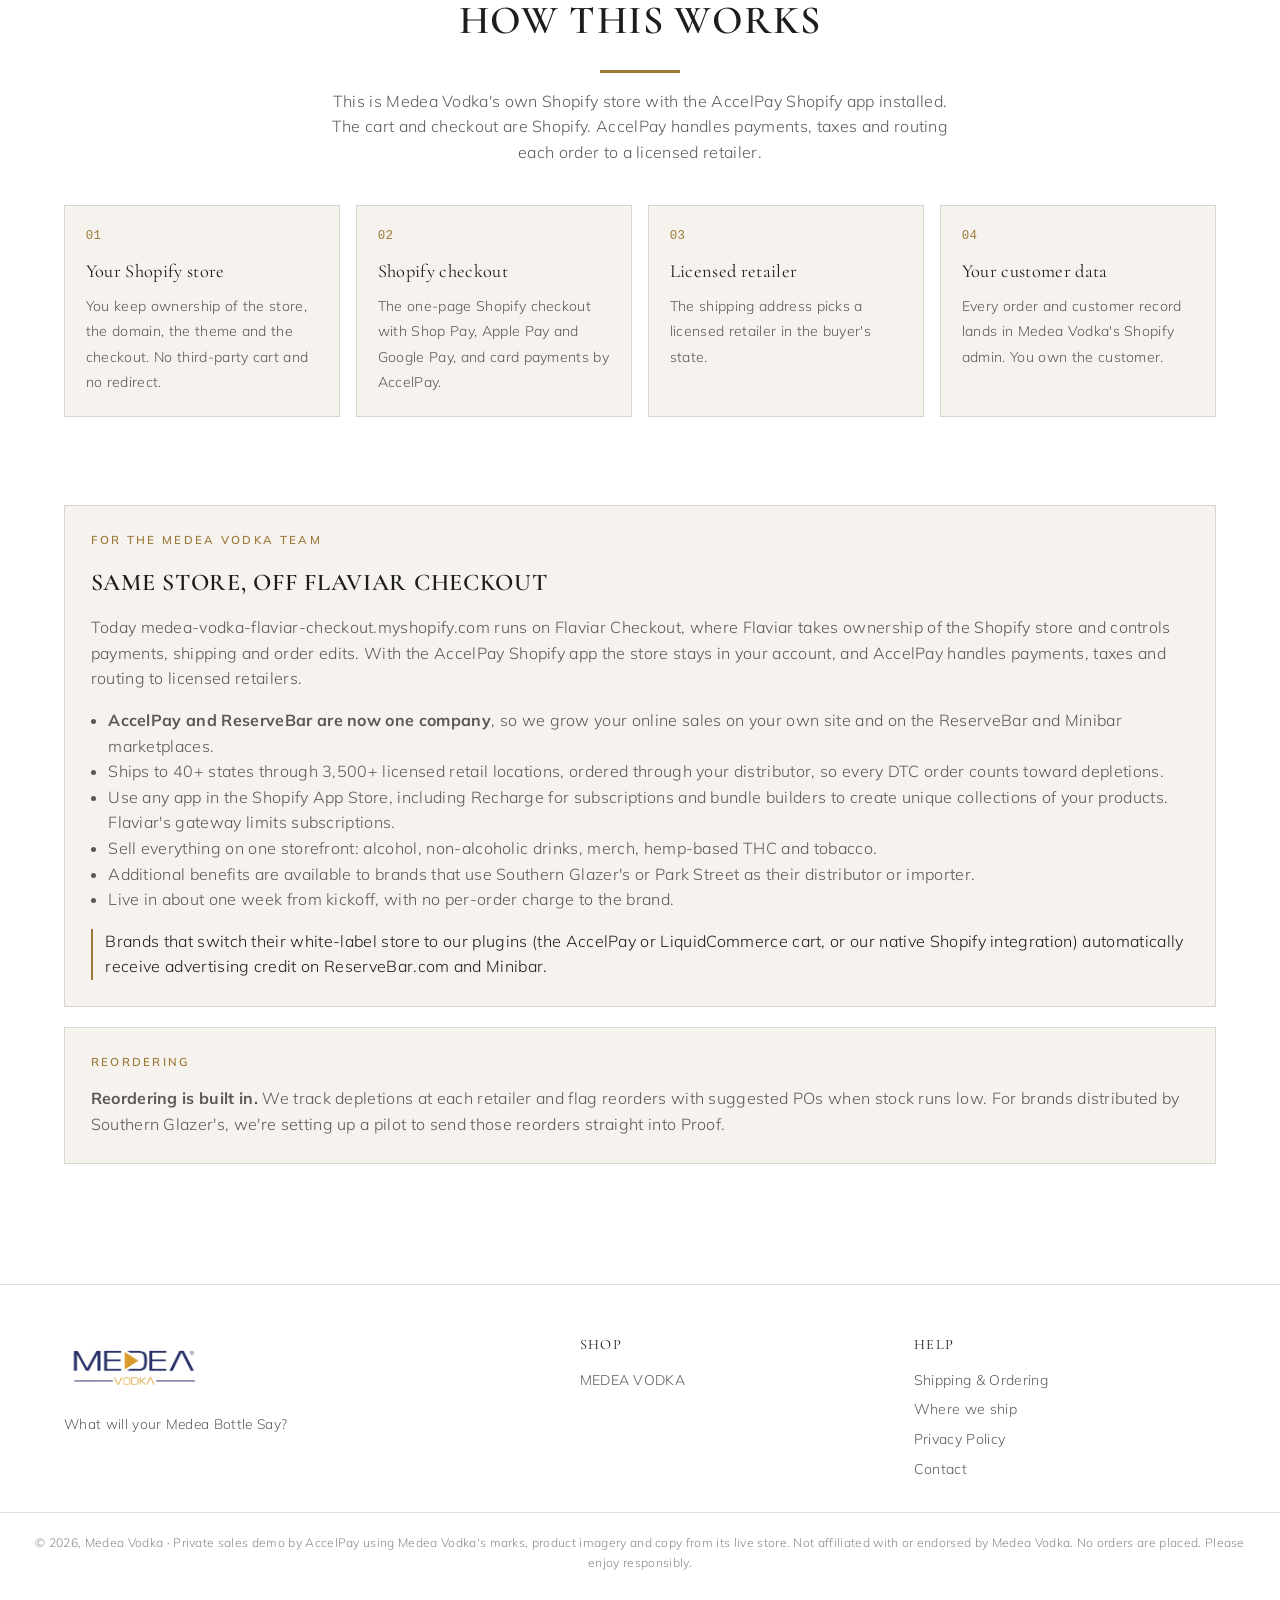
==== commit 1dc9b3a1: "Lead with AccelPay + ReserveBar one-company value prop" ====
--- a/index.html
+++ b/index.html
@@ -69,7 +69,7 @@
     <div class="eyebrow">For the Medea Vodka team</div>
     <h2>Same store, off Flaviar Checkout</h2>
     <p style="margin:0 0 1rem">Today medea-vodka-flaviar-checkout.myshopify.com runs on Flaviar Checkout, where Flaviar takes ownership of the Shopify store and controls payments, shipping and order edits. With the AccelPay Shopify app the store stays in your account, and AccelPay handles payments, taxes and routing to licensed retailers.</p>
-    <ul style="margin:0 0 1rem;padding-left:1.1rem"><li>Ships to 40+ states through 3,500+ licensed retail locations, ordered through your distributor, so every DTC order counts toward depletions.</li><li>Use any app in the Shopify App Store, including Recharge for subscriptions and bundle builders to create unique collections of your products. Flaviar's gateway limits subscriptions.</li><li>Sell everything on one storefront: alcohol, non-alcoholic drinks, merch, hemp-based THC and tobacco.</li><li>Additional benefits are available to brands that use Southern Glazer's or Park Street as their distributor or importer.</li><li>Live in about one week from kickoff, with no per-order charge to the brand.</li></ul>
+    <ul style="margin:0 0 1rem;padding-left:1.1rem"><li><b>AccelPay and ReserveBar are now one company</b>, so we grow your online sales on your own site and on the ReserveBar and Minibar marketplaces.</li><li>Ships to 40+ states through 3,500+ licensed retail locations, ordered through your distributor, so every DTC order counts toward depletions.</li><li>Use any app in the Shopify App Store, including Recharge for subscriptions and bundle builders to create unique collections of your products. Flaviar's gateway limits subscriptions.</li><li>Sell everything on one storefront: alcohol, non-alcoholic drinks, merch, hemp-based THC and tobacco.</li><li>Additional benefits are available to brands that use Southern Glazer's or Park Street as their distributor or importer.</li><li>Live in about one week from kickoff, with no per-order charge to the brand.</li></ul>
     <p class="credit">Brands that switch their white-label store to our plugins (the AccelPay or LiquidCommerce cart, or our native Shopify integration) automatically receive advertising credit on ReserveBar.com and Minibar.</p>
   </div>
   <div class="panel">
